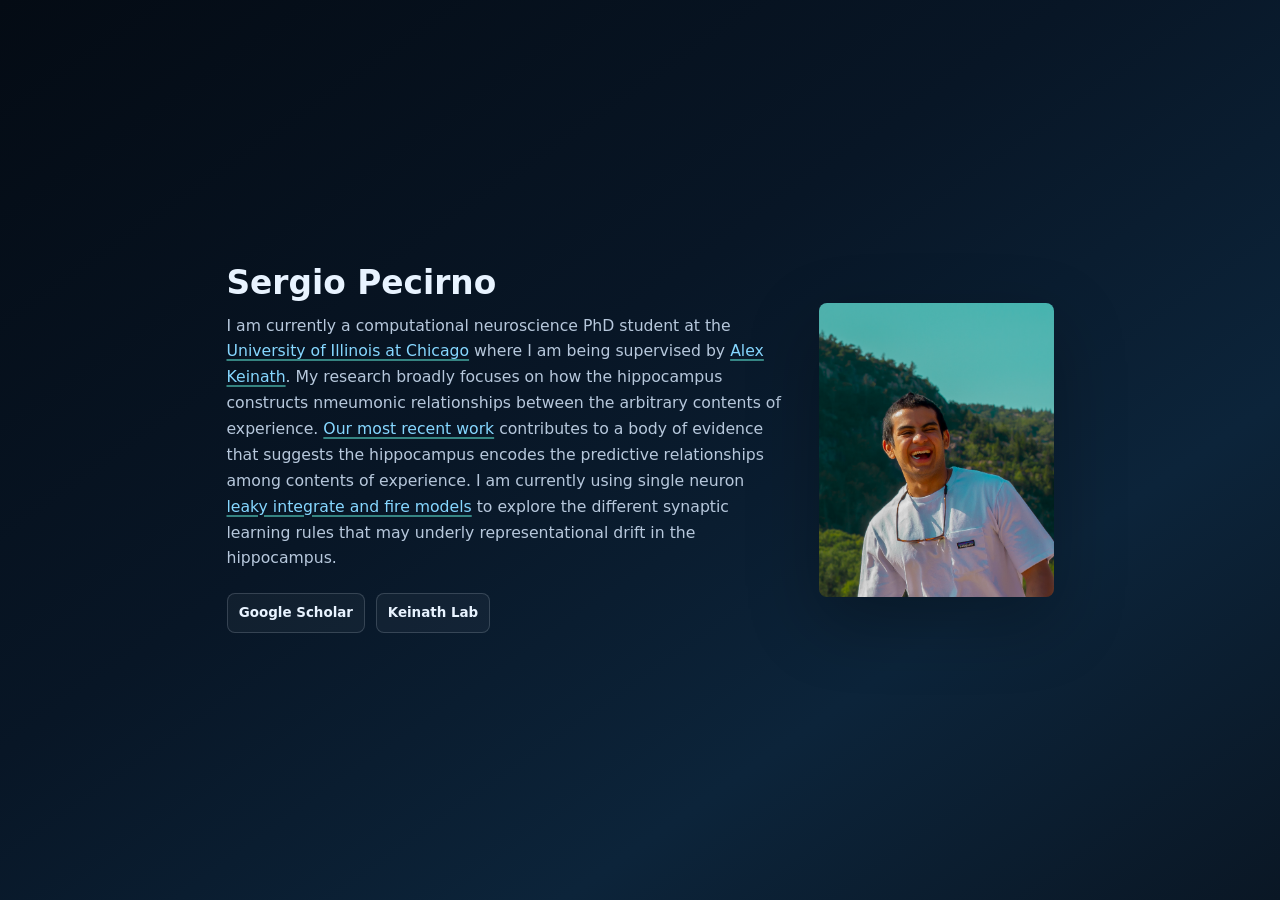
==== index.html @ c3619bff "recent" ====
<!doctype html>
<html lang="en">
<head>
  <meta charset="utf-8">
  <meta name="viewport" content="width=device-width, initial-scale=1">
  <meta name="description" content="Sergio Pecirno is a computational behavioral neuroscience PhD student studying hippocampal representations, navigation, and predictive maps.">
  <link rel="preconnect" href="https://rsms.me/">
  <link rel="stylesheet" href="https://rsms.me/inter/inter.css">
  <link rel="stylesheet" href="index.css">
  <title>Sergio Pecirno</title>
</head>

<body>
  <div class="site-shell">
    <main id="main">
      <section class="hero" id="top" aria-labelledby="hero-title">
        <div class="hero-copy">
          <h1 id="hero-title">Sergio Pecirno</h1>

          <figure class="portrait">
            <img src="sergio.png" alt="Sergio Pecirno">
          </figure>

          <p class="hero-statement">
            I am currently a computational neuroscience PhD student at the
            <a href="https://psch.uic.edu/programs/graduate-studies/brain-and-cognitive-science/" target="_blank" rel="noopener noreferrer">University of Illinois at Chicago</a>
            where I am being supervised by
            <a href="https://scholar.google.com/citations?user=xi2d608AAAAJ&hl=en" target="_blank" rel="noopener noreferrer">Alex Keinath</a>. My research broadly focuses on how the hippocampus constructs nmeumonic relationships between the arbitrary contents of experience. <a href="pecirno, keinath 2025 _ supp.pdf" target="_blank">Our most recent work</a> contributes to a body of evidence that suggests the hippocampus encodes the predictive relationships among contents of experience. I am currently using single neuron <a href="https://neuronaldynamics.epfl.ch/online/Ch1.S3.html" target="_blank" rel="noopener noreferrer">leaky integrate and fire models</a> to explore the different synaptic learning rules that may underly representational drift in the hippocampus. 
          </p>

          <div class="hero-actions" aria-label="Primary links">
            <a class="button primary" href="https://scholar.google.com/citations?user=jpgmphgAAAAJ&hl=en&oi=ao" target="_blank" rel="noopener noreferrer">Google Scholar</a>
            <a class="button secondary" href="https://www.wedobrainstuff.com" target="_blank" rel="noopener noreferrer">Keinath Lab</a>
          </div>
        </div>
      </section>
    </main>
  </div>
</body>
</html>
---- index.css ----
:root {
  --bg: #081626;
  --bg-deep: #040b14;
  --cyan-900: #0d2438;
  --cyan-800: #12324b;
  --cyan-700: #17435f;
  --text: #eef6ff;
  --muted: #b7c8dc;
  --soft: #e8f3ff;
  --line: rgba(232, 243, 255, 0.17);
  --surface: rgba(13, 36, 56, 0.82);
  --surface-strong: rgba(18, 50, 75, 0.94);
  --accent: #86d7ff;
  --accent-warm: #f4c76b;
  --accent-coral: #ff9a8a;
  --shadow: 0 24px 70px rgba(0, 0, 0, 0.28);
}

* {
  box-sizing: border-box;
}

html {
  scroll-behavior: smooth;
}

body {
  margin: 0;
  min-height: 100vh;
  background:
    linear-gradient(145deg, var(--bg-deep) 0%, var(--bg) 42%, #0c243a 72%, #0a1725 100%);
  color: var(--text);
  font-family: Inter, ui-sans-serif, system-ui, -apple-system, BlinkMacSystemFont, "Segoe UI", sans-serif;
  font-size: 16px;
  line-height: 1.6;
}

img {
  display: block;
  max-width: 100%;
}

a {
  color: inherit;
}

.skip-link {
  position: absolute;
  left: 1rem;
  top: 1rem;
  z-index: 20;
  transform: translateY(-150%);
  border: 1px solid var(--accent);
  border-radius: 8px;
  background: var(--bg-deep);
  color: var(--text);
  padding: 0.7rem 0.9rem;
}

.skip-link:focus {
  transform: translateY(0);
}

.site-shell {
  width: min(1160px, calc(100% - 48px));
  min-height: 100vh;
  margin: 0 auto;
  display: grid;
  place-items: center;
}

.site-header {
  position: sticky;
  top: 0;
  z-index: 10;
  display: flex;
  align-items: center;
  justify-content: space-between;
  gap: 1rem;
  min-height: 82px;
  padding: 1rem 0;
  -webkit-backdrop-filter: blur(18px);
  backdrop-filter: blur(18px);
}

.brand,
.site-nav,
.hero-actions,
.link-grid,
.site-footer {
  display: flex;
  align-items: center;
}

.brand {
  gap: 0.8rem;
  color: var(--text);
  font-weight: 800;
  text-decoration: none;
}

.brand-mark {
  display: grid;
  place-items: center;
  width: 2.5rem;
  height: 2.5rem;
  border: 1px solid rgba(100, 244, 223, 0.5);
  border-radius: 8px;
  background: rgba(100, 244, 223, 0.1);
  color: var(--accent);
  font-size: 0.84rem;
}

.site-nav {
  gap: 0.45rem;
  border: 1px solid var(--line);
  border-radius: 8px;
  background: rgba(2, 16, 18, 0.42);
  padding: 0.35rem;
}

.site-nav a {
  border-radius: 6px;
  color: var(--muted);
  font-size: 0.9rem;
  font-weight: 650;
  padding: 0.55rem 0.75rem;
  text-decoration: none;
}

.site-nav a:hover,
.site-nav a:focus-visible {
  background: rgba(100, 244, 223, 0.1);
  color: var(--text);
}

.hero {
  padding: 4rem 0;
}

.hero-copy {
  display: grid;
  grid-template-columns: minmax(0, 560px) 235px;
  grid-template-areas:
    "title portrait"
    "statement portrait"
    "actions portrait";
  align-items: center;
  justify-content: center;
  column-gap: 2rem;
  row-gap: 0;
}

.eyebrow {
  margin: 0 0 1rem;
  color: var(--accent);
  font-size: 0.78rem;
  font-weight: 800;
  letter-spacing: 0;
  text-transform: uppercase;
}

h1,
h2,
h3,
p {
  margin-top: 0;
}

h1 {
  grid-area: title;
  margin-bottom: 0.8rem;
  color: var(--soft);
  font-size: 2.05rem;
  line-height: 1;
  letter-spacing: 0;
}

.hero-statement {
  grid-area: statement;
  max-width: 560px;
  margin-bottom: 0;
  color: var(--muted);
  font-size: 0.98rem;
  font-weight: 450;
  line-height: 1.65;
}

.hero-statement a {
  color: var(--accent);
  text-decoration-color: rgba(100, 244, 223, 0.5);
  text-decoration-thickness: 2px;
  text-underline-offset: 0.18em;
}

.hero-statement a:hover,
.hero-statement a:focus-visible {
  color: var(--accent-warm);
  text-decoration-color: rgba(244, 199, 107, 0.65);
}

.lede {
  max-width: 660px;
  color: var(--muted);
  font-size: 1.16rem;
}

.hero-actions {
  grid-area: actions;
  flex-wrap: wrap;
  gap: 0.65rem;
  margin-top: 1.35rem;
}

.button {
  border: 1px solid var(--line);
  border-radius: 8px;
  padding: 0.52rem 0.7rem;
  font-size: 0.84rem;
  font-weight: 750;
  text-decoration: none;
  transition: transform 180ms ease, border-color 180ms ease, background 180ms ease;
}

.button:hover,
.button:focus-visible,
.work-item:hover,
.work-item:focus-visible,
.link-grid a:hover,
.link-grid a:focus-visible {
  transform: translateY(-2px);
}

.button.primary {
  background: rgba(255, 255, 255, 0.04);
  color: var(--soft);
}

.button.secondary {
  background: rgba(255, 255, 255, 0.04);
  color: var(--soft);
}

.portrait {
  grid-area: portrait;
  position: relative;
  margin: 0;
}

.portrait::before {
  display: none;
}

.portrait img {
  position: relative;
  width: min(100%, 235px);
  margin-left: 0;
  aspect-ratio: 4 / 5;
  border: 0;
  border-radius: 8px;
  box-shadow: var(--shadow);
  object-fit: cover;
  object-position: 52% 28%;
}

.section {
  border-top: 1px solid var(--line);
  padding: 4.5rem 0;
}

.section-heading {
  max-width: 720px;
  margin-bottom: 2rem;
}

h2 {
  margin-bottom: 0;
  color: var(--soft);
  font-size: 2.45rem;
  line-height: 1.08;
  letter-spacing: 0;
}

h3 {
  margin-bottom: 0.65rem;
  color: var(--text);
  font-size: 1.18rem;
  line-height: 1.25;
  letter-spacing: 0;
}

.research-grid {
  display: grid;
  grid-template-columns: repeat(3, minmax(0, 1fr));
  gap: 1rem;
}

.research-card,
.work-item {
  border: 1px solid var(--line);
  border-radius: 8px;
  background: var(--surface);
  box-shadow: 0 16px 40px rgba(0, 0, 0, 0.14);
}

.research-card {
  padding: 1.25rem;
}

.research-card p,
.work-item p,
.site-footer {
  color: var(--muted);
}

.card-kicker,
.work-type {
  display: inline-flex;
  margin-bottom: 0.75rem;
  color: var(--accent-warm);
  font-size: 0.78rem;
  font-weight: 800;
}

.work-list {
  display: grid;
  grid-template-columns: repeat(2, minmax(0, 1fr));
  gap: 1rem;
}

.work-item {
  display: block;
  min-height: 230px;
  padding: 1.35rem;
  text-decoration: none;
  transition: transform 180ms ease, border-color 180ms ease, background 180ms ease;
}

.work-item:hover,
.work-item:focus-visible {
  border-color: rgba(100, 244, 223, 0.55);
  background: var(--surface-strong);
}

.work-item:nth-child(2n) .work-type {
  color: var(--accent-coral);
}

.link-grid {
  flex-wrap: wrap;
  gap: 0.75rem;
}

.link-grid a {
  border: 1px solid var(--line);
  border-radius: 8px;
  background: rgba(255, 255, 255, 0.04);
  color: var(--soft);
  font-weight: 700;
  padding: 0.8rem 0.95rem;
  text-decoration: none;
  transition: transform 180ms ease, border-color 180ms ease, background 180ms ease;
}

.link-grid a:hover,
.link-grid a:focus-visible {
  border-color: rgba(244, 199, 107, 0.55);
  background: rgba(244, 199, 107, 0.08);
}

.site-footer {
  justify-content: space-between;
  gap: 1rem;
  border-top: 1px solid var(--line);
  padding: 2rem 0 3rem;
  font-size: 0.92rem;
}

.site-footer p {
  margin: 0;
}

@media (max-width: 1100px) {
  .hero-copy {
    grid-template-columns: 1fr;
    grid-template-areas:
      "title"
      "portrait"
      "statement"
      "actions";
    justify-items: center;
    max-width: 720px;
    margin: 0 auto;
    text-align: center;
    row-gap: 1rem;
  }

  .portrait img {
    margin-left: auto;
    margin-right: auto;
    width: min(100%, 220px);
  }

  h1 {
    width: 100%;
    margin-bottom: 0;
    font-size: 2.05rem;
    text-align: center;
  }

  .portrait {
    justify-self: center;
    margin: 0;
  }

  .hero-statement {
    max-width: 620px;
    font-size: 1.05rem;
    text-align: center;
  }

  .hero-actions {
    justify-content: center;
    margin-top: 0;
  }

  .research-grid,
  .work-list {
    grid-template-columns: 1fr;
  }

  .work-item {
    min-height: 0;
  }
}

@media (max-width: 680px) {
  .site-shell {
    width: min(100% - 32px, 1160px);
  }

  .site-header {
    align-items: flex-start;
    flex-direction: column;
    min-height: 0;
    padding: 1rem 0 0.8rem;
  }

  .site-nav {
    width: 100%;
    justify-content: space-between;
  }

  .site-nav a {
    flex: 1;
    text-align: center;
  }

  .hero {
    justify-items: center;
    gap: 0;
    padding: 2rem 0;
    text-align: center;
  }

  .hero-copy {
    grid-template-areas:
      "title"
      "portrait"
      "statement"
      "actions";
    row-gap: 1rem;
    max-width: 34rem;
  }

  h1 {
    width: 100%;
    margin-bottom: 1rem;
    font-size: 1.9rem;
    line-height: 1.04;
    text-align: center;
  }

  .portrait {
    justify-self: center;
    margin: 0 0 1rem;
  }

  .portrait img {
    width: min(58vw, 170px);
    margin: 0 auto;
  }

  .hero-statement {
    max-width: 34rem;
    font-size: 0.94rem;
    line-height: 1.55;
    text-align: center;
  }

  .hero-actions {
    justify-content: center;
    flex-wrap: nowrap;
    gap: 0.55rem;
    margin-top: 1rem;
    width: auto;
  }

  h2 {
    font-size: 2rem;
  }

  .lede {
    font-size: 1rem;
  }

  .button {
    width: auto;
    padding: 0.46rem 0.6rem;
    font-size: 0.78rem;
    text-align: center;
    white-space: nowrap;
  }

  .section {
    padding: 3.25rem 0;
  }

  .site-footer {
    align-items: flex-start;
    flex-direction: column;
  }
}
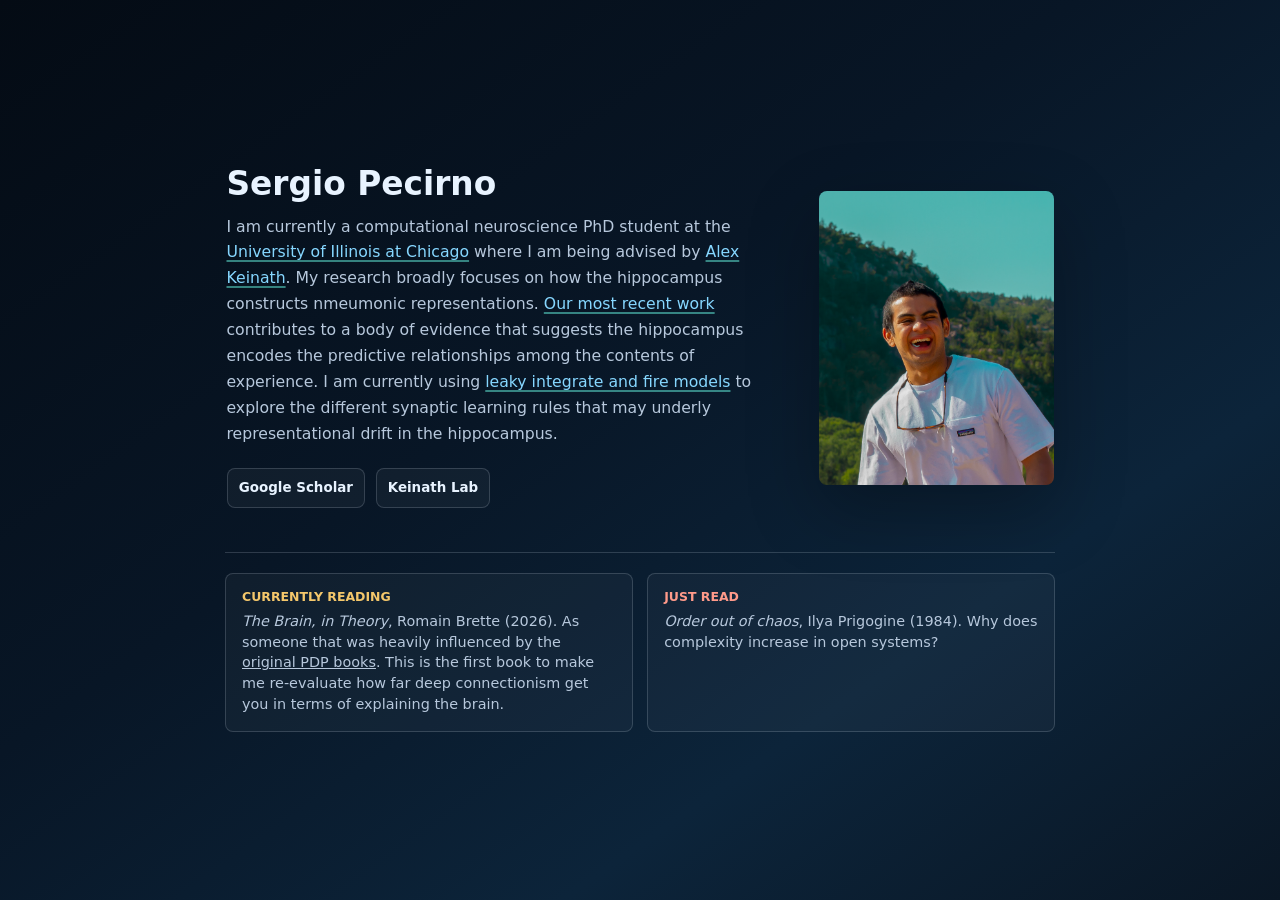
==== commit 7894d4cb: "recent" ====
--- a/index.html
+++ b/index.html
@@ -24,8 +24,8 @@
           <p class="hero-statement">
             I am currently a computational neuroscience PhD student at the
             <a href="https://psch.uic.edu/programs/graduate-studies/brain-and-cognitive-science/" target="_blank" rel="noopener noreferrer">University of Illinois at Chicago</a>
-            where I am being supervised by
-            <a href="https://scholar.google.com/citations?user=xi2d608AAAAJ&hl=en" target="_blank" rel="noopener noreferrer">Alex Keinath</a>. My research broadly focuses on how the hippocampus constructs nmeumonic relationships between the arbitrary contents of experience. <a href="pecirno, keinath 2025 _ supp.pdf" target="_blank">Our most recent work</a> contributes to a body of evidence that suggests the hippocampus encodes the predictive relationships among contents of experience. I am currently using single neuron <a href="https://neuronaldynamics.epfl.ch/online/Ch1.S3.html" target="_blank" rel="noopener noreferrer">leaky integrate and fire models</a> to explore the different synaptic learning rules that may underly representational drift in the hippocampus. 
+            where I am being advised by
+            <a href="https://scholar.google.com/citations?user=xi2d608AAAAJ&hl=en" target="_blank" rel="noopener noreferrer">Alex Keinath</a>. My research broadly focuses on how the hippocampus constructs nmeumonic representations. <a href="pecirno, keinath 2025 _ supp.pdf" target="_blank">Our most recent work</a> contributes to a body of evidence that suggests the hippocampus encodes the predictive relationships among the contents of experience. I am currently using <a href="https://neuronaldynamics.epfl.ch/online/Ch1.S3.html" target="_blank" rel="noopener noreferrer">leaky integrate and fire models</a> to explore the different synaptic learning rules that may underly representational drift in the hippocampus. 
           </p>
 
           <div class="hero-actions" aria-label="Primary links">
@@ -33,6 +33,22 @@
             <a class="button secondary" href="https://www.wedobrainstuff.com" target="_blank" rel="noopener noreferrer">Keinath Lab</a>
           </div>
         </div>
+
+        <section class="reading-shelf" aria-label="Reading">
+          <article class="reading-item">
+            <div>
+              <h2>Currently reading</h2>
+              <p><cite>The Brain, in Theory</cite>, Romain Brette (2026). As someone that was heavily influenced by the <a href="https://direct.mit.edu/books/monograph/4424/Parallel-Distributed-Processing-Volume" target="_blank" >original PDP books</a>. This is the first book to make me re-evaluate how far deep connectionism get you in terms of explaining the brain.</p>
+            </div>
+          </article>
+
+          <article class="reading-item">
+            <div>
+              <h2>Just read</h2>
+              <p><cite>Order out of chaos</cite>, Ilya Prigogine (1984). Why does complexity increase in open systems?</p>
+            </div>
+          </article>
+        </section>
       </section>
     </main>
   </div>
--- a/index.css
+++ b/index.css
@@ -263,6 +263,45 @@
   object-position: 52% 28%;
 }
 
+.reading-shelf {
+  display: grid;
+  grid-template-columns: repeat(2, minmax(0, 1fr));
+  gap: 0.9rem;
+  width: min(100%, 830px);
+  margin: 2.75rem auto 0;
+  padding-top: 1.25rem;
+  border-top: 1px solid var(--line);
+}
+
+.reading-item {
+  min-width: 0;
+  border: 1px solid var(--line);
+  border-radius: 8px;
+  background: rgba(255, 255, 255, 0.035);
+  padding: 1rem;
+}
+
+.reading-item h2 {
+  margin-bottom: 0.35rem;
+  color: var(--accent-warm);
+  font-size: 0.78rem;
+  font-weight: 800;
+  line-height: 1.2;
+  letter-spacing: 0;
+  text-transform: uppercase;
+}
+
+.reading-item:nth-child(2) h2 {
+  color: var(--accent-coral);
+}
+
+.reading-item p {
+  margin: 0;
+  color: var(--muted);
+  font-size: 0.9rem;
+  line-height: 1.45;
+}
+
 .section {
   border-top: 1px solid var(--line);
   padding: 4.5rem 0;
@@ -424,6 +463,10 @@
     margin-top: 0;
   }
 
+  .reading-shelf {
+    max-width: 620px;
+  }
+
   .research-grid,
   .work-list {
     grid-template-columns: 1fr;
@@ -522,6 +565,22 @@
     white-space: nowrap;
   }
 
+  .reading-shelf {
+    grid-template-columns: 1fr;
+    gap: 0.75rem;
+    margin-top: 2rem;
+    padding-top: 1rem;
+  }
+
+  .reading-item {
+    padding: 0.9rem;
+    text-align: left;
+  }
+
+  .reading-item p {
+    font-size: 0.84rem;
+  }
+
   .section {
     padding: 3.25rem 0;
   }
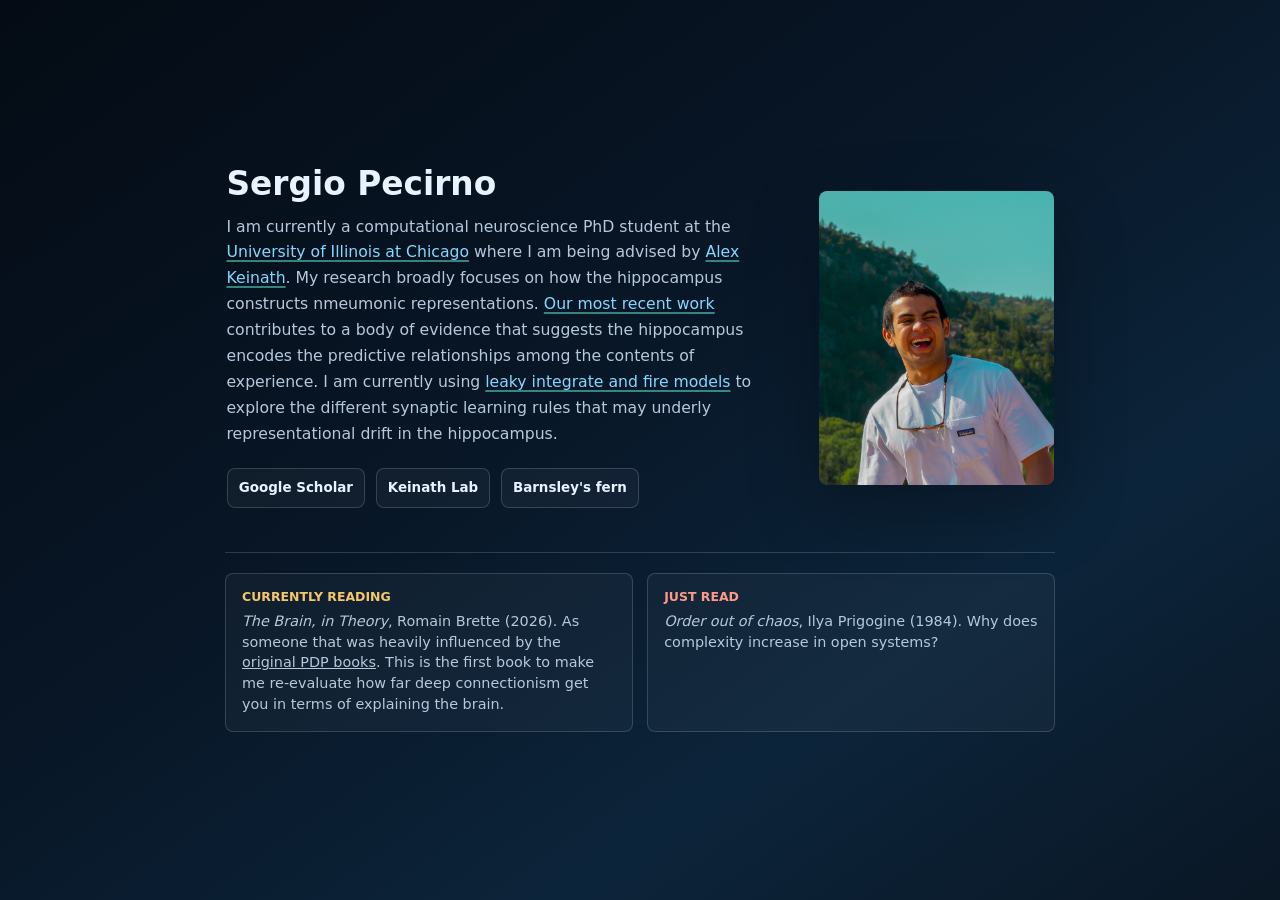
==== commit 44461a3a: "recent" ====
--- a/index.html
+++ b/index.html
@@ -31,6 +31,7 @@
           <div class="hero-actions" aria-label="Primary links">
             <a class="button primary" href="https://scholar.google.com/citations?user=jpgmphgAAAAJ&hl=en&oi=ao" target="_blank" rel="noopener noreferrer">Google Scholar</a>
             <a class="button secondary" href="https://www.wedobrainstuff.com" target="_blank" rel="noopener noreferrer">Keinath Lab</a>
+            <a class="button secondary" href="barnsleys_fern.html">Barnsley's fern</a>
           </div>
         </div>
 
--- a/index.css
+++ b/index.css
@@ -419,6 +419,142 @@
   margin: 0;
 }
 
+.fern-page {
+  width: min(100%, 900px);
+  padding: 3rem 0 4.5rem;
+}
+
+.page-nav {
+  display: flex;
+  margin-bottom: 3.5rem;
+}
+
+.fern-header {
+  max-width: 760px;
+  margin-bottom: 2.25rem;
+}
+
+.fern-header h1 {
+  grid-area: auto;
+  margin-bottom: 1rem;
+  font-size: clamp(2.7rem, 7vw, 4.8rem);
+  line-height: 0.96;
+  letter-spacing: -0.04em;
+}
+
+.fern-intro {
+  margin-bottom: 0;
+  color: var(--muted);
+  font-size: 1.08rem;
+  line-height: 1.65;
+}
+
+.fern-overview {
+  display: block;
+}
+
+.fern-animation,
+.pseudocode,
+.transform-card {
+  border: 1px solid var(--line);
+  border-radius: 8px;
+  background: rgba(255, 255, 255, 0.035);
+}
+
+.fern-animation {
+  width: min(100%, 360px);
+  margin: 0 auto;
+  overflow: hidden;
+}
+
+.fern-animation img {
+  width: 100%;
+  aspect-ratio: 1;
+  background: var(--bg);
+  object-fit: cover;
+}
+
+.fern-animation figcaption {
+  padding: 0.8rem 1rem;
+  color: var(--muted);
+  font-size: 0.78rem;
+}
+
+.fern-section h2 {
+  margin-bottom: 0.8rem;
+  font-size: 1.45rem;
+}
+
+.fern-section {
+  margin-top: 3.5rem;
+  border-top: 1px solid var(--line);
+  padding-top: 2rem;
+}
+
+.fern-section-heading {
+  max-width: 720px;
+  margin-bottom: 1.2rem;
+}
+
+.fern-section-heading .eyebrow {
+  margin-bottom: 0.55rem;
+}
+
+.fern-section-heading p:last-child {
+  margin-bottom: 0;
+  color: var(--muted);
+}
+
+.pseudocode {
+  overflow-x: auto;
+  margin: 0;
+  padding: 1.35rem 1.5rem;
+  color: var(--soft);
+  font-size: 0.9rem;
+  line-height: 1.65;
+  tab-size: 4;
+}
+
+.fern-page code {
+  font-family: "SFMono-Regular", Consolas, "Liberation Mono", monospace;
+}
+
+.transform-grid {
+  display: grid;
+  grid-template-columns: repeat(2, minmax(0, 1fr));
+  gap: 0.9rem;
+}
+
+.transform-card {
+  padding: 1.15rem;
+}
+
+.transform-card-heading {
+  display: flex;
+  align-items: baseline;
+  justify-content: space-between;
+  gap: 1rem;
+  margin-bottom: 0.9rem;
+}
+
+.transform-card h3 {
+  margin: 0;
+  font-size: 0.96rem;
+}
+
+.transform-card-heading span {
+  color: var(--accent-warm);
+  font-size: 0.78rem;
+  font-weight: 800;
+}
+
+.transform-card > code {
+  display: block;
+  color: var(--muted);
+  font-size: 0.84rem;
+  line-height: 1.75;
+}
+
 @media (max-width: 1100px) {
   .hero-copy {
     grid-template-columns: 1fr;
@@ -447,6 +583,12 @@
     text-align: center;
   }
 
+  .fern-header h1 {
+    margin-bottom: 1rem;
+    font-size: clamp(2.7rem, 7vw, 4.8rem);
+    text-align: left;
+  }
+
   .portrait {
     justify-self: center;
     margin: 0;
@@ -589,4 +731,45 @@
     align-items: flex-start;
     flex-direction: column;
   }
-}
+
+  .fern-page {
+    padding: 1.5rem 0 3rem;
+  }
+
+  .page-nav {
+    margin-bottom: 2.5rem;
+  }
+
+  .fern-header {
+    margin-bottom: 1.75rem;
+  }
+
+  .fern-header h1 {
+    margin-bottom: 0.9rem;
+    font-size: clamp(2.65rem, 14vw, 4rem);
+    text-align: left;
+  }
+
+  .fern-intro {
+    font-size: 0.98rem;
+  }
+
+  .fern-overview,
+  .transform-grid {
+    grid-template-columns: 1fr;
+  }
+
+  .fern-animation {
+    width: min(100%, 360px);
+    margin: 0 auto;
+  }
+
+  .fern-section {
+    margin-top: 2.75rem;
+  }
+
+  .pseudocode {
+    padding: 1rem;
+    font-size: 0.78rem;
+  }
+}
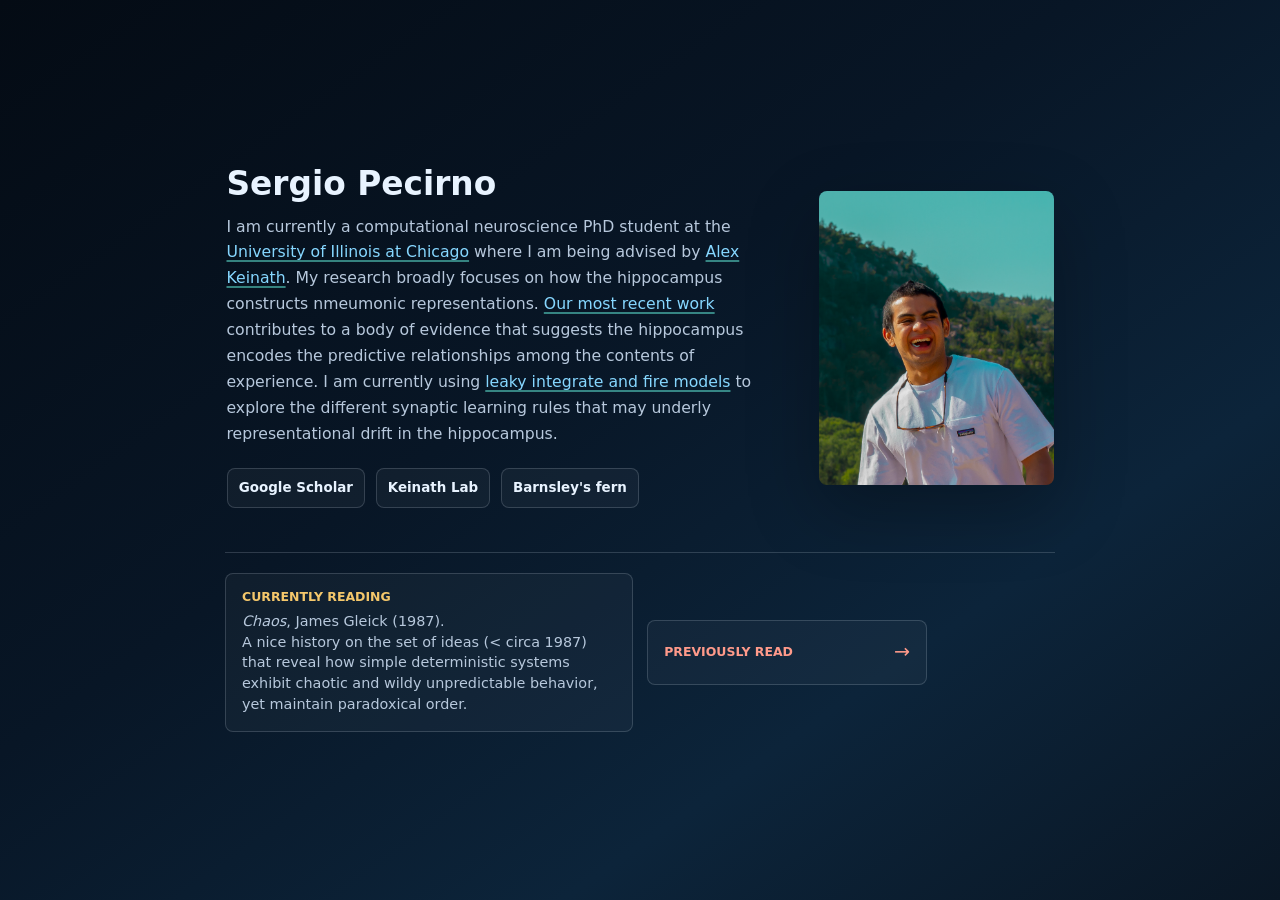
==== commit 0dd7343b: "recent" ====
--- a/index.html
+++ b/index.html
@@ -39,16 +39,17 @@
           <article class="reading-item">
             <div>
               <h2>Currently reading</h2>
-              <p><cite>The Brain, in Theory</cite>, Romain Brette (2026). As someone that was heavily influenced by the <a href="https://direct.mit.edu/books/monograph/4424/Parallel-Distributed-Processing-Volume" target="_blank" >original PDP books</a>. This is the first book to make me re-evaluate how far deep connectionism get you in terms of explaining the brain.</p>
+              <p><cite>Chaos</cite>, James Gleick (1987). <br>
+              A nice history on the set of ideas (< circa 1987) that reveal how simple deterministic systems exhibit chaotic and wildy unpredictable behavior, yet maintain paradoxical order. </p>
             </div>
           </article>
 
-          <article class="reading-item">
+          <a class="reading-item reading-link" href="previously_read.html">
             <div>
-              <h2>Just read</h2>
-              <p><cite>Order out of chaos</cite>, Ilya Prigogine (1984). Why does complexity increase in open systems?</p>
+              <h2>Previously read</h2>
             </div>
-          </article>
+            <span class="reading-arrow" aria-hidden="true">→</span>
+          </a>
         </section>
       </section>
     </main>
--- a/index.css
+++ b/index.css
@@ -302,6 +302,41 @@
   line-height: 1.45;
 }
 
+.reading-link {
+  display: flex;
+  align-items: center;
+  align-self: center;
+  justify-content: space-between;
+  justify-self: start;
+  gap: 1rem;
+  width: min(100%, 280px);
+  color: inherit;
+  text-decoration: none;
+  transition: transform 180ms ease, border-color 180ms ease, background 180ms ease;
+}
+
+.reading-link:hover,
+.reading-link:focus-visible {
+  transform: translateY(-2px);
+  border-color: rgba(255, 154, 138, 0.55);
+  background: rgba(255, 154, 138, 0.07);
+}
+
+.reading-link > div {
+  display: flex;
+  align-items: center;
+}
+
+.reading-link h2 {
+  margin-bottom: 0;
+}
+
+.reading-arrow {
+  flex: 0 0 auto;
+  color: var(--accent-coral);
+  font-size: 1.2rem;
+}
+
 .section {
   border-top: 1px solid var(--line);
   padding: 4.5rem 0;
@@ -417,6 +452,65 @@
 
 .site-footer p {
   margin: 0;
+}
+
+.reading-page {
+  width: min(100%, 830px);
+  padding: 3rem 0 4.5rem;
+}
+
+.reading-header {
+  max-width: 680px;
+  margin-bottom: 2.5rem;
+}
+
+.reading-header h1 {
+  grid-area: auto;
+  margin-bottom: 1rem;
+  font-size: clamp(2.7rem, 7vw, 4.8rem);
+  line-height: 0.96;
+  letter-spacing: -0.04em;
+}
+
+.reading-header > p:last-child {
+  margin-bottom: 0;
+  color: var(--muted);
+  font-size: 1.08rem;
+}
+
+.book-list {
+  display: grid;
+  gap: 0.85rem;
+  margin: 0;
+  padding: 0;
+  list-style: none;
+}
+
+.book-entry {
+  border: 1px solid var(--line);
+  border-radius: 8px;
+  background: rgba(255, 255, 255, 0.035);
+  padding: 1.25rem;
+}
+
+.book-entry h2 {
+  margin-bottom: 0.35rem;
+  color: var(--soft);
+  font-size: 1.15rem;
+  line-height: 1.25;
+}
+
+.book-author {
+  margin-bottom: 0.75rem;
+  color: var(--accent-warm);
+  font-size: 0.82rem;
+  font-weight: 700;
+}
+
+.book-note {
+  margin-bottom: 0;
+  color: var(--muted);
+  font-size: 0.94rem;
 }
 
 .fern-page {
@@ -589,6 +683,12 @@
     text-align: left;
   }
 
+  .reading-header h1 {
+    margin-bottom: 1rem;
+    font-size: clamp(2.7rem, 7vw, 4.8rem);
+    text-align: left;
+  }
+
   .portrait {
     justify-self: center;
     margin: 0;
@@ -732,7 +832,8 @@
     flex-direction: column;
   }
 
-  .fern-page {
+  .fern-page,
+  .reading-page {
     padding: 1.5rem 0 3rem;
   }
 
@@ -750,6 +851,24 @@
     text-align: left;
   }
 
+  .reading-header {
+    margin-bottom: 2rem;
+  }
+
+  .reading-header h1 {
+    margin-bottom: 0.9rem;
+    font-size: clamp(2.65rem, 14vw, 4rem);
+    text-align: left;
+  }
+
+  .reading-header > p:last-child {
+    font-size: 0.98rem;
+  }
+
+  .book-entry {
+    padding: 1rem;
+  }
+
   .fern-intro {
     font-size: 0.98rem;
   }
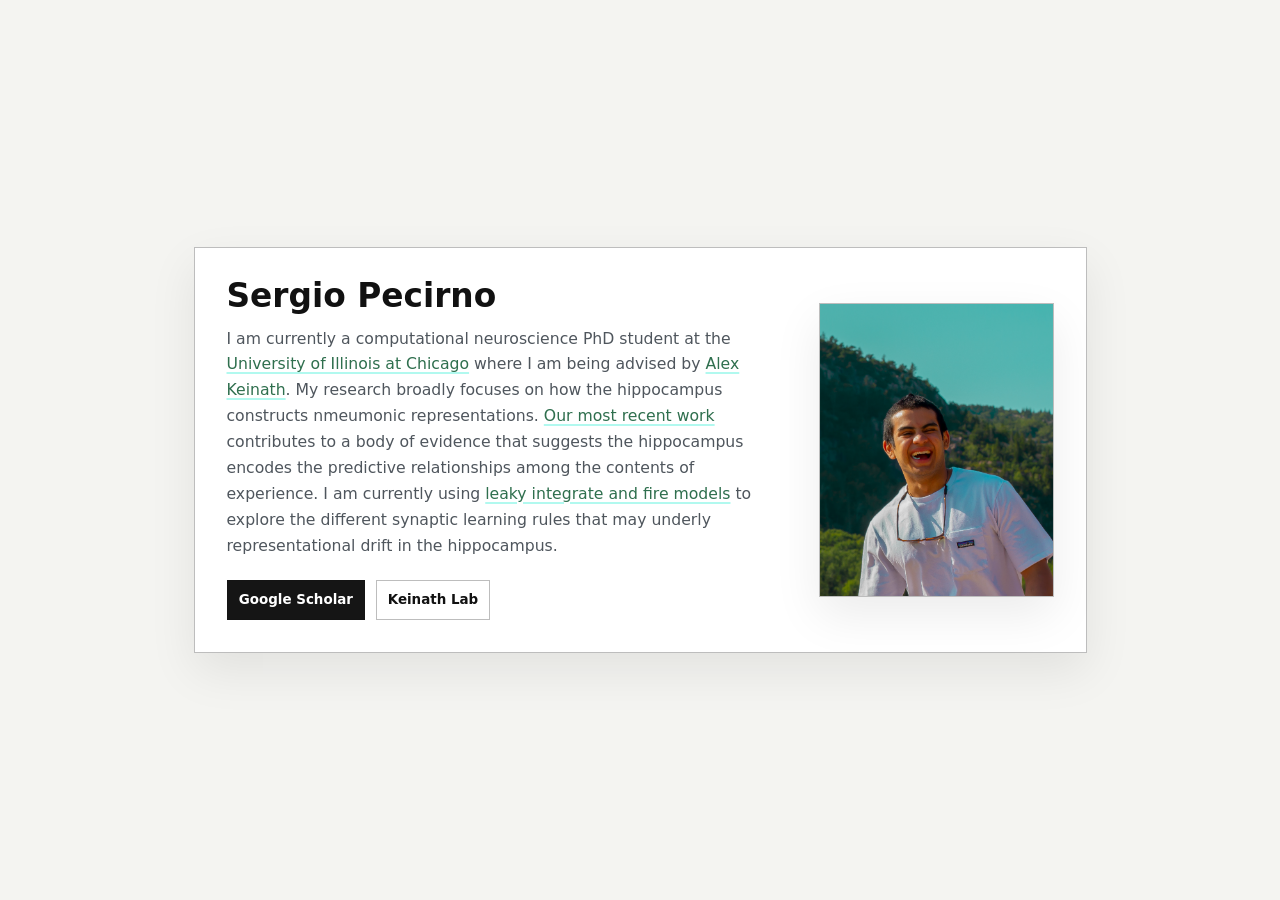
==== commit db853c01: "recent" ====
--- a/index.html
+++ b/index.html
@@ -31,26 +31,9 @@
           <div class="hero-actions" aria-label="Primary links">
             <a class="button primary" href="https://scholar.google.com/citations?user=jpgmphgAAAAJ&hl=en&oi=ao" target="_blank" rel="noopener noreferrer">Google Scholar</a>
             <a class="button secondary" href="https://www.wedobrainstuff.com" target="_blank" rel="noopener noreferrer">Keinath Lab</a>
-            <a class="button secondary" href="barnsleys_fern.html">Barnsley's fern</a>
           </div>
         </div>
 
-        <section class="reading-shelf" aria-label="Reading">
-          <article class="reading-item">
-            <div>
-              <h2>Currently reading</h2>
-              <p><cite>Chaos</cite>, James Gleick (1987). <br>
-              A nice history on the set of ideas (< circa 1987) that reveal how simple deterministic systems exhibit chaotic and wildy unpredictable behavior, yet maintain paradoxical order. </p>
-            </div>
-          </article>
-
-          <a class="reading-item reading-link" href="previously_read.html">
-            <div>
-              <h2>Previously read</h2>
-            </div>
-            <span class="reading-arrow" aria-hidden="true">→</span>
-          </a>
-        </section>
       </section>
     </main>
   </div>
--- a/index.css
+++ b/index.css
@@ -1,19 +1,16 @@
 :root {
-  --bg: #081626;
-  --bg-deep: #040b14;
-  --cyan-900: #0d2438;
-  --cyan-800: #12324b;
-  --cyan-700: #17435f;
-  --text: #eef6ff;
-  --muted: #b7c8dc;
-  --soft: #e8f3ff;
-  --line: rgba(232, 243, 255, 0.17);
-  --surface: rgba(13, 36, 56, 0.82);
-  --surface-strong: rgba(18, 50, 75, 0.94);
-  --accent: #86d7ff;
-  --accent-warm: #f4c76b;
-  --accent-coral: #ff9a8a;
-  --shadow: 0 24px 70px rgba(0, 0, 0, 0.28);
+  --bg: #f4f4f1;
+  --bg-deep: #ffffff;
+  --text: #151515;
+  --muted: #4f565d;
+  --soft: #111111;
+  --line: rgba(21, 21, 21, 0.28);
+  --surface: #ffffff;
+  --surface-strong: #f7f7f5;
+  --accent: #2f6f4e;
+  --accent-warm: #8a5c00;
+  --accent-coral: #9b3f32;
+  --shadow: 0 18px 45px rgba(0, 0, 0, 0.08);
 }
 
 * {
@@ -27,8 +24,7 @@
 body {
   margin: 0;
   min-height: 100vh;
-  background:
-    linear-gradient(145deg, var(--bg-deep) 0%, var(--bg) 42%, #0c243a 72%, #0a1725 100%);
+  background: var(--bg);
   color: var(--text);
   font-family: Inter, ui-sans-serif, system-ui, -apple-system, BlinkMacSystemFont, "Segoe UI", sans-serif;
   font-size: 16px;
@@ -140,6 +136,7 @@
 
 .hero-copy {
   display: grid;
+  width: min(100%, 900px);
   grid-template-columns: minmax(0, 560px) 235px;
   grid-template-areas:
     "title portrait"
@@ -149,6 +146,11 @@
   justify-content: center;
   column-gap: 2rem;
   row-gap: 0;
+  border: 1px solid var(--line);
+  border-radius: 0;
+  background: var(--surface);
+  padding: 2rem;
+  box-shadow: var(--shadow);
 }
 
 .eyebrow {
@@ -214,7 +216,7 @@
 
 .button {
   border: 1px solid var(--line);
-  border-radius: 8px;
+  border-radius: 0;
   padding: 0.52rem 0.7rem;
   font-size: 0.84rem;
   font-weight: 750;
@@ -232,12 +234,12 @@
 }
 
 .button.primary {
-  background: rgba(255, 255, 255, 0.04);
-  color: var(--soft);
+  background: var(--text);
+  color: var(--surface);
 }
 
 .button.secondary {
-  background: rgba(255, 255, 255, 0.04);
+  background: var(--surface);
   color: var(--soft);
 }
 
@@ -256,85 +258,11 @@
   width: min(100%, 235px);
   margin-left: 0;
   aspect-ratio: 4 / 5;
-  border: 0;
-  border-radius: 8px;
+  border: 1px solid var(--line);
+  border-radius: 0;
   box-shadow: var(--shadow);
   object-fit: cover;
   object-position: 52% 28%;
-}
-
-.reading-shelf {
-  display: grid;
-  grid-template-columns: repeat(2, minmax(0, 1fr));
-  gap: 0.9rem;
-  width: min(100%, 830px);
-  margin: 2.75rem auto 0;
-  padding-top: 1.25rem;
-  border-top: 1px solid var(--line);
-}
-
-.reading-item {
-  min-width: 0;
-  border: 1px solid var(--line);
-  border-radius: 8px;
-  background: rgba(255, 255, 255, 0.035);
-  padding: 1rem;
-}
-
-.reading-item h2 {
-  margin-bottom: 0.35rem;
-  color: var(--accent-warm);
-  font-size: 0.78rem;
-  font-weight: 800;
-  line-height: 1.2;
-  letter-spacing: 0;
-  text-transform: uppercase;
-}
-
-.reading-item:nth-child(2) h2 {
-  color: var(--accent-coral);
-}
-
-.reading-item p {
-  margin: 0;
-  color: var(--muted);
-  font-size: 0.9rem;
-  line-height: 1.45;
-}
-
-.reading-link {
-  display: flex;
-  align-items: center;
-  align-self: center;
-  justify-content: space-between;
-  justify-self: start;
-  gap: 1rem;
-  width: min(100%, 280px);
-  color: inherit;
-  text-decoration: none;
-  transition: transform 180ms ease, border-color 180ms ease, background 180ms ease;
-}
-
-.reading-link:hover,
-.reading-link:focus-visible {
-  transform: translateY(-2px);
-  border-color: rgba(255, 154, 138, 0.55);
-  background: rgba(255, 154, 138, 0.07);
-}
-
-.reading-link > div {
-  display: flex;
-  align-items: center;
-}
-
-.reading-link h2 {
-  margin-bottom: 0;
-}
-
-.reading-arrow {
-  flex: 0 0 auto;
-  color: var(--accent-coral);
-  font-size: 1.2rem;
 }
 
 .section {
@@ -452,201 +380,6 @@
 
 .site-footer p {
   margin: 0;
-}
-
-.reading-page {
-  width: min(100%, 830px);
-  padding: 3rem 0 4.5rem;
-}
-
-.reading-header {
-  max-width: 680px;
-  margin-bottom: 2.5rem;
-}
-
-.reading-header h1 {
-  grid-area: auto;
-  margin-bottom: 1rem;
-  font-size: clamp(2.7rem, 7vw, 4.8rem);
-  line-height: 0.96;
-  letter-spacing: -0.04em;
-}
-
-.reading-header > p:last-child {
-  margin-bottom: 0;
-  color: var(--muted);
-  font-size: 1.08rem;
-}
-
-.book-list {
-  display: grid;
-  gap: 0.85rem;
-  margin: 0;
-  padding: 0;
-  list-style: none;
-}
-
-.book-entry {
-  border: 1px solid var(--line);
-  border-radius: 8px;
-  background: rgba(255, 255, 255, 0.035);
-  padding: 1.25rem;
-}
-
-.book-entry h2 {
-  margin-bottom: 0.35rem;
-  color: var(--soft);
-  font-size: 1.15rem;
-  line-height: 1.25;
-}
-
-.book-author {
-  margin-bottom: 0.75rem;
-  color: var(--accent-warm);
-  font-size: 0.82rem;
-  font-weight: 700;
-}
-
-.book-note {
-  margin-bottom: 0;
-  color: var(--muted);
-  font-size: 0.94rem;
-}
-
-.fern-page {
-  width: min(100%, 900px);
-  padding: 3rem 0 4.5rem;
-}
-
-.page-nav {
-  display: flex;
-  margin-bottom: 3.5rem;
-}
-
-.fern-header {
-  max-width: 760px;
-  margin-bottom: 2.25rem;
-}
-
-.fern-header h1 {
-  grid-area: auto;
-  margin-bottom: 1rem;
-  font-size: clamp(2.7rem, 7vw, 4.8rem);
-  line-height: 0.96;
-  letter-spacing: -0.04em;
-}
-
-.fern-intro {
-  margin-bottom: 0;
-  color: var(--muted);
-  font-size: 1.08rem;
-  line-height: 1.65;
-}
-
-.fern-overview {
-  display: block;
-}
-
-.fern-animation,
-.pseudocode,
-.transform-card {
-  border: 1px solid var(--line);
-  border-radius: 8px;
-  background: rgba(255, 255, 255, 0.035);
-}
-
-.fern-animation {
-  width: min(100%, 360px);
-  margin: 0 auto;
-  overflow: hidden;
-}
-
-.fern-animation img {
-  width: 100%;
-  aspect-ratio: 1;
-  background: var(--bg);
-  object-fit: cover;
-}
-
-.fern-animation figcaption {
-  padding: 0.8rem 1rem;
-  color: var(--muted);
-  font-size: 0.78rem;
-}
-
-.fern-section h2 {
-  margin-bottom: 0.8rem;
-  font-size: 1.45rem;
-}
-
-.fern-section {
-  margin-top: 3.5rem;
-  border-top: 1px solid var(--line);
-  padding-top: 2rem;
-}
-
-.fern-section-heading {
-  max-width: 720px;
-  margin-bottom: 1.2rem;
-}
-
-.fern-section-heading .eyebrow {
-  margin-bottom: 0.55rem;
-}
-
-.fern-section-heading p:last-child {
-  margin-bottom: 0;
-  color: var(--muted);
-}
-
-.pseudocode {
-  overflow-x: auto;
-  margin: 0;
-  padding: 1.35rem 1.5rem;
-  color: var(--soft);
-  font-size: 0.9rem;
-  line-height: 1.65;
-  tab-size: 4;
-}
-
-.fern-page code {
-  font-family: "SFMono-Regular", Consolas, "Liberation Mono", monospace;
-}
-
-.transform-grid {
-  display: grid;
-  grid-template-columns: repeat(2, minmax(0, 1fr));
-  gap: 0.9rem;
-}
-
-.transform-card {
-  padding: 1.15rem;
-}
-
-.transform-card-heading {
-  display: flex;
-  align-items: baseline;
-  justify-content: space-between;
-  gap: 1rem;
-  margin-bottom: 0.9rem;
-}
-
-.transform-card h3 {
-  margin: 0;
-  font-size: 0.96rem;
-}
-
-.transform-card-heading span {
-  color: var(--accent-warm);
-  font-size: 0.78rem;
-  font-weight: 800;
-}
-
-.transform-card > code {
-  display: block;
-  color: var(--muted);
-  font-size: 0.84rem;
-  line-height: 1.75;
 }
 
 @media (max-width: 1100px) {
@@ -677,17 +410,6 @@
     text-align: center;
   }
 
-  .fern-header h1 {
-    margin-bottom: 1rem;
-    font-size: clamp(2.7rem, 7vw, 4.8rem);
-    text-align: left;
-  }
-
-  .reading-header h1 {
-    margin-bottom: 1rem;
-    font-size: clamp(2.7rem, 7vw, 4.8rem);
-    text-align: left;
-  }
 
   .portrait {
     justify-self: center;
@@ -705,9 +427,6 @@
     margin-top: 0;
   }
 
-  .reading-shelf {
-    max-width: 620px;
-  }
 
   .research-grid,
   .work-list {
@@ -756,6 +475,7 @@
       "actions";
     row-gap: 1rem;
     max-width: 34rem;
+    padding: 1.25rem;
   }
 
   h1 {
@@ -807,21 +527,6 @@
     white-space: nowrap;
   }
 
-  .reading-shelf {
-    grid-template-columns: 1fr;
-    gap: 0.75rem;
-    margin-top: 2rem;
-    padding-top: 1rem;
-  }
-
-  .reading-item {
-    padding: 0.9rem;
-    text-align: left;
-  }
-
-  .reading-item p {
-    font-size: 0.84rem;
-  }
 
   .section {
     padding: 3.25rem 0;
@@ -832,63 +537,4 @@
     flex-direction: column;
   }
 
-  .fern-page,
-  .reading-page {
-    padding: 1.5rem 0 3rem;
-  }
-
-  .page-nav {
-    margin-bottom: 2.5rem;
-  }
-
-  .fern-header {
-    margin-bottom: 1.75rem;
-  }
-
-  .fern-header h1 {
-    margin-bottom: 0.9rem;
-    font-size: clamp(2.65rem, 14vw, 4rem);
-    text-align: left;
-  }
-
-  .reading-header {
-    margin-bottom: 2rem;
-  }
-
-  .reading-header h1 {
-    margin-bottom: 0.9rem;
-    font-size: clamp(2.65rem, 14vw, 4rem);
-    text-align: left;
-  }
-
-  .reading-header > p:last-child {
-    font-size: 0.98rem;
-  }
-
-  .book-entry {
-    padding: 1rem;
-  }
-
-  .fern-intro {
-    font-size: 0.98rem;
-  }
-
-  .fern-overview,
-  .transform-grid {
-    grid-template-columns: 1fr;
-  }
-
-  .fern-animation {
-    width: min(100%, 360px);
-    margin: 0 auto;
-  }
-
-  .fern-section {
-    margin-top: 2.75rem;
-  }
-
-  .pseudocode {
-    padding: 1rem;
-    font-size: 0.78rem;
-  }
-}
+}
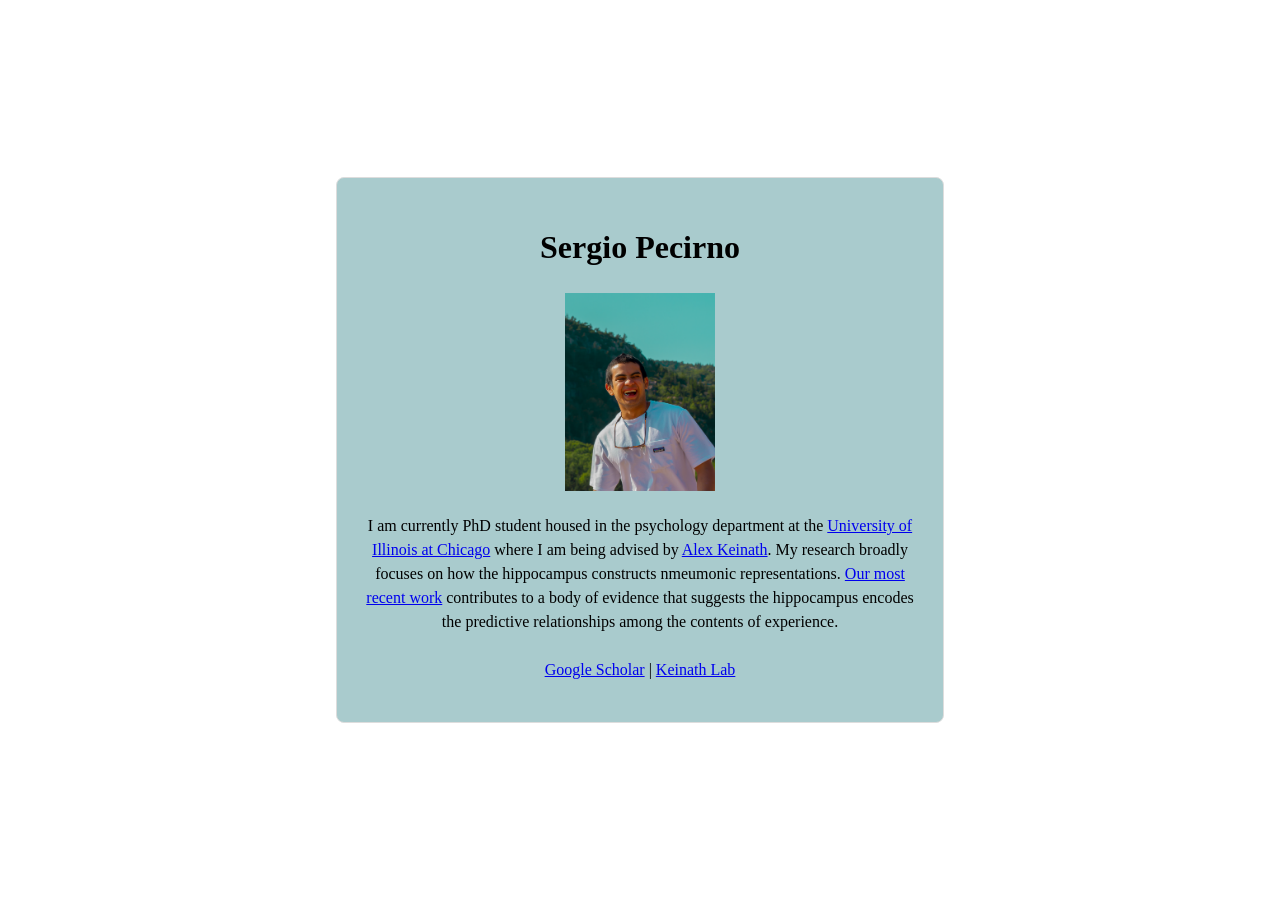
==== commit a5ccfab8: "Describe your changes" ====
--- a/index.html
+++ b/index.html
@@ -4,38 +4,26 @@
   <meta charset="utf-8">
   <meta name="viewport" content="width=device-width, initial-scale=1">
   <meta name="description" content="Sergio Pecirno is a computational behavioral neuroscience PhD student studying hippocampal representations, navigation, and predictive maps.">
-  <link rel="preconnect" href="https://rsms.me/">
-  <link rel="stylesheet" href="https://rsms.me/inter/inter.css">
   <link rel="stylesheet" href="index.css">
   <title>Sergio Pecirno</title>
 </head>
+<body>
+  <main>
+    <h1>Sergio Pecirno</h1>
+    <img src="sergio.png" alt="Sergio Pecirno">
 
-<body>
-  <div class="site-shell">
-    <main id="main">
-      <section class="hero" id="top" aria-labelledby="hero-title">
-        <div class="hero-copy">
-          <h1 id="hero-title">Sergio Pecirno</h1>
-
-          <figure class="portrait">
-            <img src="sergio.png" alt="Sergio Pecirno">
-          </figure>
-
-          <p class="hero-statement">
-            I am currently a computational neuroscience PhD student at the
-            <a href="https://psch.uic.edu/programs/graduate-studies/brain-and-cognitive-science/" target="_blank" rel="noopener noreferrer">University of Illinois at Chicago</a>
-            where I am being advised by
-            <a href="https://scholar.google.com/citations?user=xi2d608AAAAJ&hl=en" target="_blank" rel="noopener noreferrer">Alex Keinath</a>. My research broadly focuses on how the hippocampus constructs nmeumonic representations. <a href="pecirno, keinath 2025 _ supp.pdf" target="_blank">Our most recent work</a> contributes to a body of evidence that suggests the hippocampus encodes the predictive relationships among the contents of experience. I am currently using <a href="https://neuronaldynamics.epfl.ch/online/Ch1.S3.html" target="_blank" rel="noopener noreferrer">leaky integrate and fire models</a> to explore the different synaptic learning rules that may underly representational drift in the hippocampus. 
-          </p>
-
-          <div class="hero-actions" aria-label="Primary links">
-            <a class="button primary" href="https://scholar.google.com/citations?user=jpgmphgAAAAJ&hl=en&oi=ao" target="_blank" rel="noopener noreferrer">Google Scholar</a>
-            <a class="button secondary" href="https://www.wedobrainstuff.com" target="_blank" rel="noopener noreferrer">Keinath Lab</a>
-          </div>
-        </div>
-
-      </section>
-    </main>
-  </div>
+    <p>
+      I am currently PhD student housed in the psychology department at the
+      <a href="https://psch.uic.edu/programs/graduate-studies/brain-and-cognitive-science/" target="_blank" rel="noopener noreferrer">University of Illinois at Chicago</a>
+      where I am being advised by
+      <a href="https://scholar.google.com/citations?user=xi2d608AAAAJ&hl=en" target="_blank" rel="noopener noreferrer">Alex Keinath</a>. My research broadly focuses on how the hippocampus constructs nmeumonic representations. <a href="pecirno, keinath 2025 _ supp.pdf" target="_blank">Our most recent work</a> contributes to a body of evidence that suggests the hippocampus encodes the predictive relationships among the contents of experience.
+      
+      <br> 
+      <br>
+      <a href="https://scholar.google.com/citations?user=jpgmphgAAAAJ&hl=en&oi=ao" target="_blank" rel="noopener noreferrer">Google Scholar</a> | 
+      <a href="https://www.wedobrainstuff.com" target="_blank" rel="noopener noreferrer">Keinath Lab</a>
+    </p>
+    
+  </main>
 </body>
 </html>
--- a/index.css
+++ b/index.css
@@ -1,540 +1,27 @@
-:root {
-  --bg: #f4f4f1;
-  --bg-deep: #ffffff;
-  --text: #151515;
-  --muted: #4f565d;
-  --soft: #111111;
-  --line: rgba(21, 21, 21, 0.28);
-  --surface: #ffffff;
-  --surface-strong: #f7f7f5;
-  --accent: #2f6f4e;
-  --accent-warm: #8a5c00;
-  --accent-coral: #9b3f32;
-  --shadow: 0 18px 45px rgba(0, 0, 0, 0.08);
+body {
+  box-sizing: border-box;
+  min-height: 100vh;
+  margin: 0;
+  padding: 1rem;
+  display: grid;
+  place-items: center;
+  line-height: 1.5;
+  text-align: center;
 }
 
-* {
+main {
   box-sizing: border-box;
-}
-
-html {
-  scroll-behavior: smooth;
-}
-
-body {
-  margin: 0;
-  min-height: 100vh;
-  background: var(--bg);
-  color: var(--text);
-  font-family: Inter, ui-sans-serif, system-ui, -apple-system, BlinkMacSystemFont, "Segoe UI", sans-serif;
-  font-size: 16px;
-  line-height: 1.6;
+  width: 100%;
+  max-width: 38rem;
+  padding: 1.5rem;
+  background: #a9cbcd; /* Change the container color here. */
+  border: 1px solid #ddd;
+  border-radius: 8px;
 }
 
 img {
-  display: block;
+  width: 150px;
   max-width: 100%;
+  height: auto;
+  align-content: center;
 }
-
-a {
-  color: inherit;
-}
-
-.skip-link {
-  position: absolute;
-  left: 1rem;
-  top: 1rem;
-  z-index: 20;
-  transform: translateY(-150%);
-  border: 1px solid var(--accent);
-  border-radius: 8px;
-  background: var(--bg-deep);
-  color: var(--text);
-  padding: 0.7rem 0.9rem;
-}
-
-.skip-link:focus {
-  transform: translateY(0);
-}
-
-.site-shell {
-  width: min(1160px, calc(100% - 48px));
-  min-height: 100vh;
-  margin: 0 auto;
-  display: grid;
-  place-items: center;
-}
-
-.site-header {
-  position: sticky;
-  top: 0;
-  z-index: 10;
-  display: flex;
-  align-items: center;
-  justify-content: space-between;
-  gap: 1rem;
-  min-height: 82px;
-  padding: 1rem 0;
-  -webkit-backdrop-filter: blur(18px);
-  backdrop-filter: blur(18px);
-}
-
-.brand,
-.site-nav,
-.hero-actions,
-.link-grid,
-.site-footer {
-  display: flex;
-  align-items: center;
-}
-
-.brand {
-  gap: 0.8rem;
-  color: var(--text);
-  font-weight: 800;
-  text-decoration: none;
-}
-
-.brand-mark {
-  display: grid;
-  place-items: center;
-  width: 2.5rem;
-  height: 2.5rem;
-  border: 1px solid rgba(100, 244, 223, 0.5);
-  border-radius: 8px;
-  background: rgba(100, 244, 223, 0.1);
-  color: var(--accent);
-  font-size: 0.84rem;
-}
-
-.site-nav {
-  gap: 0.45rem;
-  border: 1px solid var(--line);
-  border-radius: 8px;
-  background: rgba(2, 16, 18, 0.42);
-  padding: 0.35rem;
-}
-
-.site-nav a {
-  border-radius: 6px;
-  color: var(--muted);
-  font-size: 0.9rem;
-  font-weight: 650;
-  padding: 0.55rem 0.75rem;
-  text-decoration: none;
-}
-
-.site-nav a:hover,
-.site-nav a:focus-visible {
-  background: rgba(100, 244, 223, 0.1);
-  color: var(--text);
-}
-
-.hero {
-  padding: 4rem 0;
-}
-
-.hero-copy {
-  display: grid;
-  width: min(100%, 900px);
-  grid-template-columns: minmax(0, 560px) 235px;
-  grid-template-areas:
-    "title portrait"
-    "statement portrait"
-    "actions portrait";
-  align-items: center;
-  justify-content: center;
-  column-gap: 2rem;
-  row-gap: 0;
-  border: 1px solid var(--line);
-  border-radius: 0;
-  background: var(--surface);
-  padding: 2rem;
-  box-shadow: var(--shadow);
-}
-
-.eyebrow {
-  margin: 0 0 1rem;
-  color: var(--accent);
-  font-size: 0.78rem;
-  font-weight: 800;
-  letter-spacing: 0;
-  text-transform: uppercase;
-}
-
-h1,
-h2,
-h3,
-p {
-  margin-top: 0;
-}
-
-h1 {
-  grid-area: title;
-  margin-bottom: 0.8rem;
-  color: var(--soft);
-  font-size: 2.05rem;
-  line-height: 1;
-  letter-spacing: 0;
-}
-
-.hero-statement {
-  grid-area: statement;
-  max-width: 560px;
-  margin-bottom: 0;
-  color: var(--muted);
-  font-size: 0.98rem;
-  font-weight: 450;
-  line-height: 1.65;
-}
-
-.hero-statement a {
-  color: var(--accent);
-  text-decoration-color: rgba(100, 244, 223, 0.5);
-  text-decoration-thickness: 2px;
-  text-underline-offset: 0.18em;
-}
-
-.hero-statement a:hover,
-.hero-statement a:focus-visible {
-  color: var(--accent-warm);
-  text-decoration-color: rgba(244, 199, 107, 0.65);
-}
-
-.lede {
-  max-width: 660px;
-  color: var(--muted);
-  font-size: 1.16rem;
-}
-
-.hero-actions {
-  grid-area: actions;
-  flex-wrap: wrap;
-  gap: 0.65rem;
-  margin-top: 1.35rem;
-}
-
-.button {
-  border: 1px solid var(--line);
-  border-radius: 0;
-  padding: 0.52rem 0.7rem;
-  font-size: 0.84rem;
-  font-weight: 750;
-  text-decoration: none;
-  transition: transform 180ms ease, border-color 180ms ease, background 180ms ease;
-}
-
-.button:hover,
-.button:focus-visible,
-.work-item:hover,
-.work-item:focus-visible,
-.link-grid a:hover,
-.link-grid a:focus-visible {
-  transform: translateY(-2px);
-}
-
-.button.primary {
-  background: var(--text);
-  color: var(--surface);
-}
-
-.button.secondary {
-  background: var(--surface);
-  color: var(--soft);
-}
-
-.portrait {
-  grid-area: portrait;
-  position: relative;
-  margin: 0;
-}
-
-.portrait::before {
-  display: none;
-}
-
-.portrait img {
-  position: relative;
-  width: min(100%, 235px);
-  margin-left: 0;
-  aspect-ratio: 4 / 5;
-  border: 1px solid var(--line);
-  border-radius: 0;
-  box-shadow: var(--shadow);
-  object-fit: cover;
-  object-position: 52% 28%;
-}
-
-.section {
-  border-top: 1px solid var(--line);
-  padding: 4.5rem 0;
-}
-
-.section-heading {
-  max-width: 720px;
-  margin-bottom: 2rem;
-}
-
-h2 {
-  margin-bottom: 0;
-  color: var(--soft);
-  font-size: 2.45rem;
-  line-height: 1.08;
-  letter-spacing: 0;
-}
-
-h3 {
-  margin-bottom: 0.65rem;
-  color: var(--text);
-  font-size: 1.18rem;
-  line-height: 1.25;
-  letter-spacing: 0;
-}
-
-.research-grid {
-  display: grid;
-  grid-template-columns: repeat(3, minmax(0, 1fr));
-  gap: 1rem;
-}
-
-.research-card,
-.work-item {
-  border: 1px solid var(--line);
-  border-radius: 8px;
-  background: var(--surface);
-  box-shadow: 0 16px 40px rgba(0, 0, 0, 0.14);
-}
-
-.research-card {
-  padding: 1.25rem;
-}
-
-.research-card p,
-.work-item p,
-.site-footer {
-  color: var(--muted);
-}
-
-.card-kicker,
-.work-type {
-  display: inline-flex;
-  margin-bottom: 0.75rem;
-  color: var(--accent-warm);
-  font-size: 0.78rem;
-  font-weight: 800;
-}
-
-.work-list {
-  display: grid;
-  grid-template-columns: repeat(2, minmax(0, 1fr));
-  gap: 1rem;
-}
-
-.work-item {
-  display: block;
-  min-height: 230px;
-  padding: 1.35rem;
-  text-decoration: none;
-  transition: transform 180ms ease, border-color 180ms ease, background 180ms ease;
-}
-
-.work-item:hover,
-.work-item:focus-visible {
-  border-color: rgba(100, 244, 223, 0.55);
-  background: var(--surface-strong);
-}
-
-.work-item:nth-child(2n) .work-type {
-  color: var(--accent-coral);
-}
-
-.link-grid {
-  flex-wrap: wrap;
-  gap: 0.75rem;
-}
-
-.link-grid a {
-  border: 1px solid var(--line);
-  border-radius: 8px;
-  background: rgba(255, 255, 255, 0.04);
-  color: var(--soft);
-  font-weight: 700;
-  padding: 0.8rem 0.95rem;
-  text-decoration: none;
-  transition: transform 180ms ease, border-color 180ms ease, background 180ms ease;
-}
-
-.link-grid a:hover,
-.link-grid a:focus-visible {
-  border-color: rgba(244, 199, 107, 0.55);
-  background: rgba(244, 199, 107, 0.08);
-}
-
-.site-footer {
-  justify-content: space-between;
-  gap: 1rem;
-  border-top: 1px solid var(--line);
-  padding: 2rem 0 3rem;
-  font-size: 0.92rem;
-}
-
-.site-footer p {
-  margin: 0;
-}
-
-@media (max-width: 1100px) {
-  .hero-copy {
-    grid-template-columns: 1fr;
-    grid-template-areas:
-      "title"
-      "portrait"
-      "statement"
-      "actions";
-    justify-items: center;
-    max-width: 720px;
-    margin: 0 auto;
-    text-align: center;
-    row-gap: 1rem;
-  }
-
-  .portrait img {
-    margin-left: auto;
-    margin-right: auto;
-    width: min(100%, 220px);
-  }
-
-  h1 {
-    width: 100%;
-    margin-bottom: 0;
-    font-size: 2.05rem;
-    text-align: center;
-  }
-
-
-  .portrait {
-    justify-self: center;
-    margin: 0;
-  }
-
-  .hero-statement {
-    max-width: 620px;
-    font-size: 1.05rem;
-    text-align: center;
-  }
-
-  .hero-actions {
-    justify-content: center;
-    margin-top: 0;
-  }
-
-
-  .research-grid,
-  .work-list {
-    grid-template-columns: 1fr;
-  }
-
-  .work-item {
-    min-height: 0;
-  }
-}
-
-@media (max-width: 680px) {
-  .site-shell {
-    width: min(100% - 32px, 1160px);
-  }
-
-  .site-header {
-    align-items: flex-start;
-    flex-direction: column;
-    min-height: 0;
-    padding: 1rem 0 0.8rem;
-  }
-
-  .site-nav {
-    width: 100%;
-    justify-content: space-between;
-  }
-
-  .site-nav a {
-    flex: 1;
-    text-align: center;
-  }
-
-  .hero {
-    justify-items: center;
-    gap: 0;
-    padding: 2rem 0;
-    text-align: center;
-  }
-
-  .hero-copy {
-    grid-template-areas:
-      "title"
-      "portrait"
-      "statement"
-      "actions";
-    row-gap: 1rem;
-    max-width: 34rem;
-    padding: 1.25rem;
-  }
-
-  h1 {
-    width: 100%;
-    margin-bottom: 1rem;
-    font-size: 1.9rem;
-    line-height: 1.04;
-    text-align: center;
-  }
-
-  .portrait {
-    justify-self: center;
-    margin: 0 0 1rem;
-  }
-
-  .portrait img {
-    width: min(58vw, 170px);
-    margin: 0 auto;
-  }
-
-  .hero-statement {
-    max-width: 34rem;
-    font-size: 0.94rem;
-    line-height: 1.55;
-    text-align: center;
-  }
-
-  .hero-actions {
-    justify-content: center;
-    flex-wrap: nowrap;
-    gap: 0.55rem;
-    margin-top: 1rem;
-    width: auto;
-  }
-
-  h2 {
-    font-size: 2rem;
-  }
-
-  .lede {
-    font-size: 1rem;
-  }
-
-  .button {
-    width: auto;
-    padding: 0.46rem 0.6rem;
-    font-size: 0.78rem;
-    text-align: center;
-    white-space: nowrap;
-  }
-
-
-  .section {
-    padding: 3.25rem 0;
-  }
-
-  .site-footer {
-    align-items: flex-start;
-    flex-direction: column;
-  }
-
-}
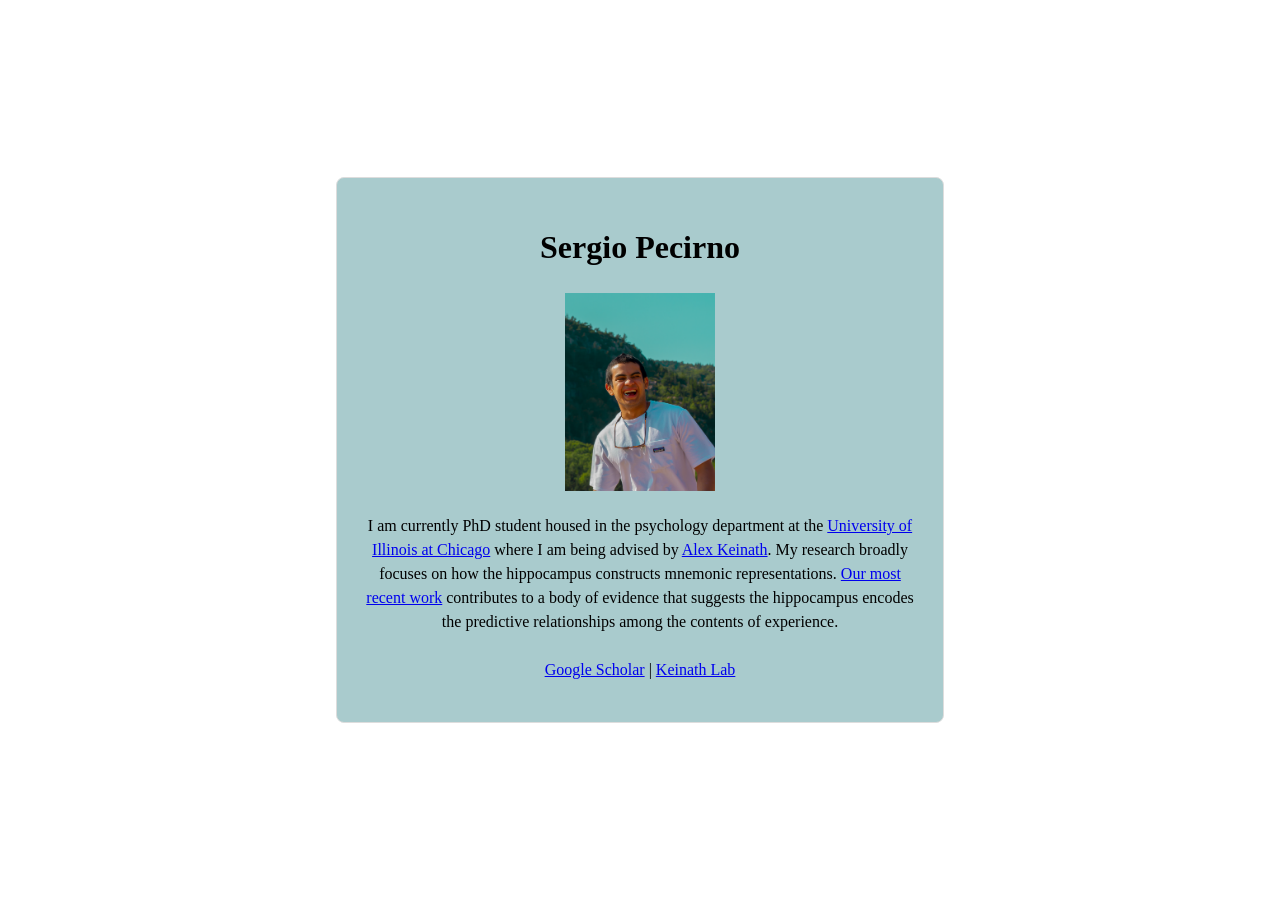
==== commit 7d8f8f9b: "Describe your changes" ====
--- a/index.html
+++ b/index.html
@@ -16,7 +16,7 @@
       I am currently PhD student housed in the psychology department at the
       <a href="https://psch.uic.edu/programs/graduate-studies/brain-and-cognitive-science/" target="_blank" rel="noopener noreferrer">University of Illinois at Chicago</a>
       where I am being advised by
-      <a href="https://scholar.google.com/citations?user=xi2d608AAAAJ&hl=en" target="_blank" rel="noopener noreferrer">Alex Keinath</a>. My research broadly focuses on how the hippocampus constructs nmeumonic representations. <a href="pecirno, keinath 2025 _ supp.pdf" target="_blank">Our most recent work</a> contributes to a body of evidence that suggests the hippocampus encodes the predictive relationships among the contents of experience.
+      <a href="https://scholar.google.com/citations?user=xi2d608AAAAJ&hl=en" target="_blank" rel="noopener noreferrer">Alex Keinath</a>. My research broadly focuses on how the hippocampus constructs mnemonic representations. <a href="pecirno, keinath 2025 _ supp.pdf" target="_blank">Our most recent work</a> contributes to a body of evidence that suggests the hippocampus encodes the predictive relationships among the contents of experience.
       
       <br> 
       <br>
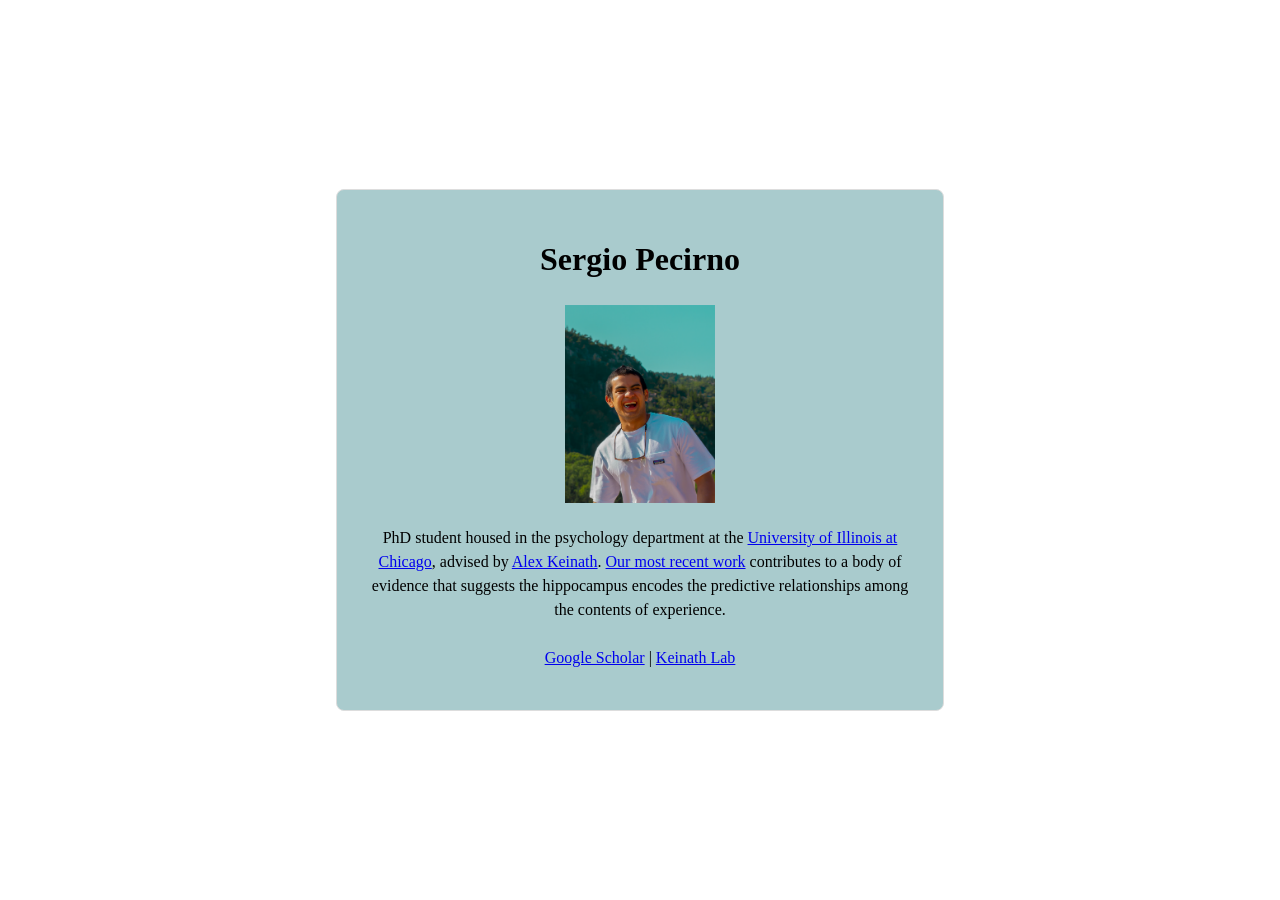
==== commit a54c6b3d: "“rec”" ====
--- a/index.html
+++ b/index.html
@@ -13,10 +13,12 @@
     <img src="sergio.png" alt="Sergio Pecirno">
 
     <p>
-      I am currently PhD student housed in the psychology department at the
-      <a href="https://psch.uic.edu/programs/graduate-studies/brain-and-cognitive-science/" target="_blank" rel="noopener noreferrer">University of Illinois at Chicago</a>
-      where I am being advised by
-      <a href="https://scholar.google.com/citations?user=xi2d608AAAAJ&hl=en" target="_blank" rel="noopener noreferrer">Alex Keinath</a>. My research broadly focuses on how the hippocampus constructs mnemonic representations. <a href="pecirno, keinath 2025 _ supp.pdf" target="_blank">Our most recent work</a> contributes to a body of evidence that suggests the hippocampus encodes the predictive relationships among the contents of experience.
+      PhD student housed in the psychology department at the
+      <a href="https://psch.uic.edu/programs/graduate-studies/brain-and-cognitive-science/" target="_blank" rel="noopener noreferrer">University of Illinois at Chicago</a>, advised by
+      <a href="https://scholar.google.com/citations?user=xi2d608AAAAJ&hl=en" target="_blank" rel="noopener noreferrer">Alex Keinath</a>. 
+      <a href="pecirno, keinath 2025 _ supp.pdf" target="_blank">Our most recent work</a> contributes to a body of evidence that suggests the hippocampus encodes the predictive relationships among the contents of experience.
+
+      <!-- My research broadly focuses on how the hippocampus constructs mnemonic representations. <a href="pecirno, keinath 2025 _ supp.pdf" target="_blank">Our most recent work</a> contributes to a body of evidence that suggests the hippocampus encodes the predictive relationships among the contents of experience.  -->
       
       <br> 
       <br>
